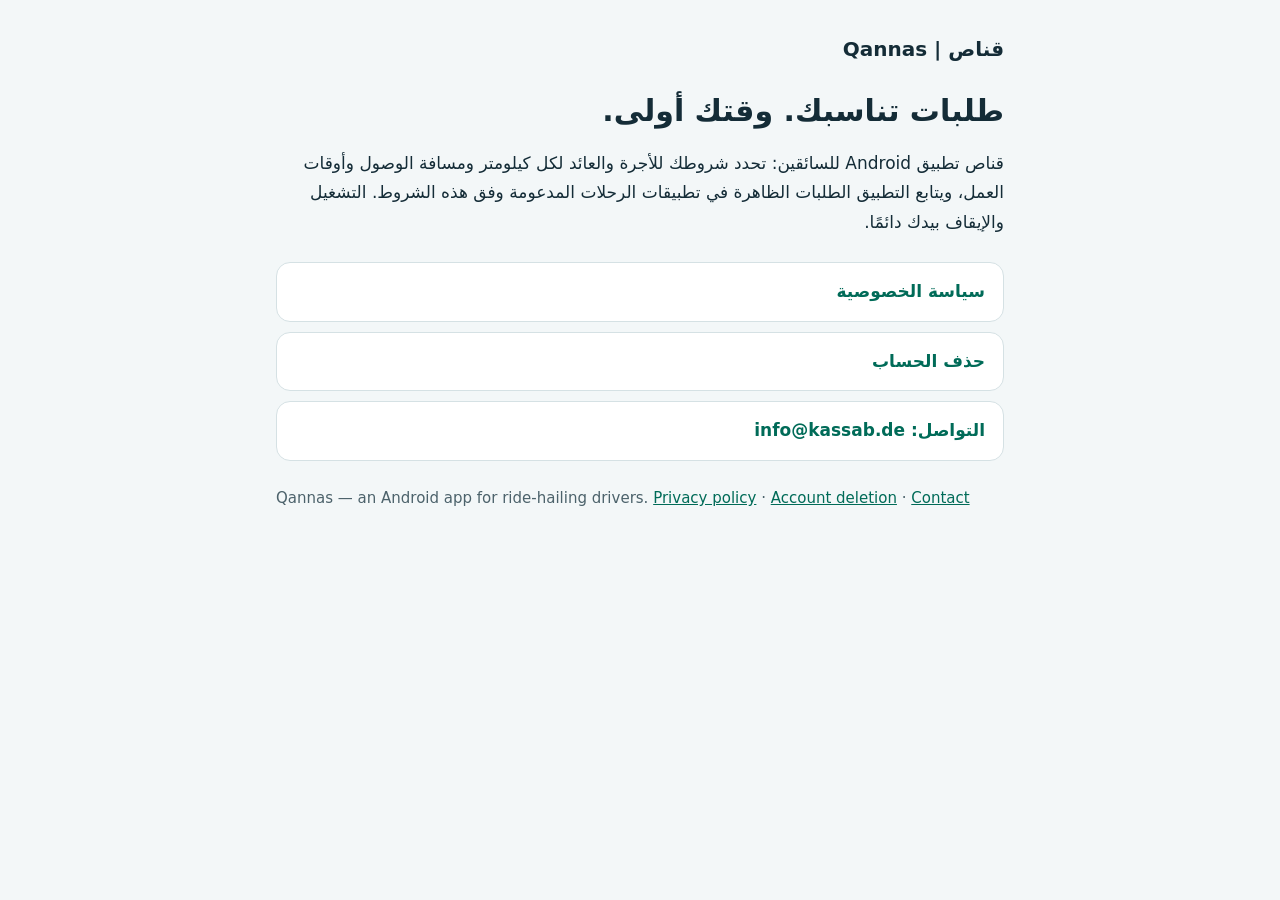
==== index.html @ af484903 "Qannas public legal pages: privacy policy, account deletion, home Co-Authored-By: Claude Opus 5.5 <n" ====
<!doctype html>
<html lang="ar" dir="rtl">
<head>
<meta charset="utf-8">
<meta name="viewport" content="width=device-width, initial-scale=1">
<title>قناص | Qannas</title>
<meta name="description" content="قناص: تطبيق Android للسائقين يطبّق شروطك على طلبات الرحلات.">
<link rel="stylesheet" href="style.css">
</head>
<body>
<main>
<p class="brand">قناص | Qannas</p>
<h1>طلبات تناسبك. وقتك أولى.</h1>
<p>قناص تطبيق Android للسائقين: تحدد شروطك للأجرة والعائد لكل كيلومتر ومسافة الوصول وأوقات العمل، ويتابع التطبيق الطلبات الظاهرة في تطبيقات الرحلات المدعومة وفق هذه الشروط. التشغيل والإيقاف بيدك دائمًا.</p>
<ul class="links">
<li><a href="privacy.html">سياسة الخصوصية</a></li>
<li><a href="delete-account.html">حذف الحساب</a></li>
<li><a href="mailto:info@kassab.de">التواصل: info@kassab.de</a></li>
</ul>
<p lang="en" dir="ltr" class="meta">Qannas — an Android app for ride-hailing drivers. <a href="privacy.html">Privacy policy</a> · <a href="delete-account.html">Account deletion</a> · <a href="mailto:info@kassab.de">Contact</a></p>
</main>
</body>
</html>
---- style.css ----
:root { --bg: #f3f7f8; --fg: #142c37; --muted: #4c626b; --brand: #006b58; --card: #ffffff; --line: #d5e1e4; }
@media (prefers-color-scheme: dark) {
  :root { --bg: #081a22; --fg: #e1edf0; --muted: #b7cbd1; --brand: #82dfc3; --card: #112a35; --line: #35515d; }
}
* { box-sizing: border-box; }
body { margin: 0; background: var(--bg); color: var(--fg); font: 17px/1.75 "Tajawal", "Segoe UI", system-ui, sans-serif; }
main { max-width: 760px; margin: 0 auto; padding: 32px 16px 64px; }
.brand { font-weight: 800; font-size: 20px; margin: 0 0 24px; }
.brand a { color: var(--brand); text-decoration: none; }
h1 { font-size: 30px; line-height: 1.35; margin: 0 0 12px; }
h2 { font-size: 21px; margin: 32px 0 8px; }
.meta { color: var(--muted); font-size: 15px; }
a { color: var(--brand); }
code { background: var(--card); border: 1px solid var(--line); border-radius: 6px; padding: 1px 6px; font-size: 15px; }
hr { border: 0; border-top: 1px solid var(--line); margin: 40px 0; }
ul, ol { padding-inline-start: 22px; }
.links { list-style: none; padding: 0; display: grid; gap: 10px; margin: 24px 0; }
.links a { display: block; background: var(--card); border: 1px solid var(--line); border-radius: 14px; padding: 14px 18px; text-decoration: none; font-weight: 700; }
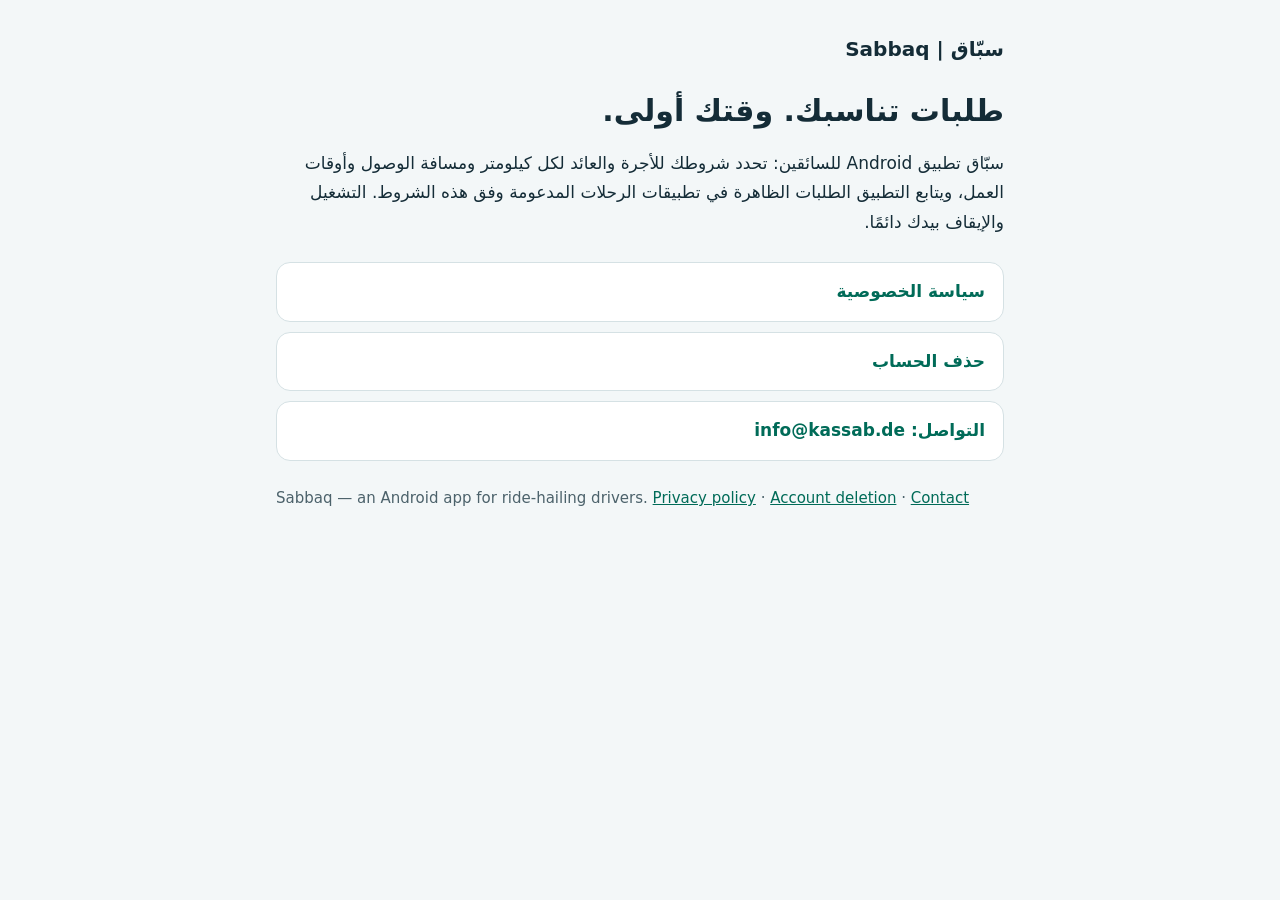
==== commit 8cfa0795: "Rename the app to Sabbaq (سبّاق) on the public pages" ====
--- a/index.html
+++ b/index.html
@@ -3,21 +3,21 @@
 <head>
 <meta charset="utf-8">
 <meta name="viewport" content="width=device-width, initial-scale=1">
-<title>قناص | Qannas</title>
-<meta name="description" content="قناص: تطبيق Android للسائقين يطبّق شروطك على طلبات الرحلات.">
+<title>سبّاق | Sabbaq</title>
+<meta name="description" content="سبّاق: تطبيق Android للسائقين يطبّق شروطك على طلبات الرحلات.">
 <link rel="stylesheet" href="style.css">
 </head>
 <body>
 <main>
-<p class="brand">قناص | Qannas</p>
+<p class="brand">سبّاق | Sabbaq</p>
 <h1>طلبات تناسبك. وقتك أولى.</h1>
-<p>قناص تطبيق Android للسائقين: تحدد شروطك للأجرة والعائد لكل كيلومتر ومسافة الوصول وأوقات العمل، ويتابع التطبيق الطلبات الظاهرة في تطبيقات الرحلات المدعومة وفق هذه الشروط. التشغيل والإيقاف بيدك دائمًا.</p>
+<p>سبّاق تطبيق Android للسائقين: تحدد شروطك للأجرة والعائد لكل كيلومتر ومسافة الوصول وأوقات العمل، ويتابع التطبيق الطلبات الظاهرة في تطبيقات الرحلات المدعومة وفق هذه الشروط. التشغيل والإيقاف بيدك دائمًا.</p>
 <ul class="links">
 <li><a href="privacy.html">سياسة الخصوصية</a></li>
 <li><a href="delete-account.html">حذف الحساب</a></li>
 <li><a href="mailto:info@kassab.de">التواصل: info@kassab.de</a></li>
 </ul>
-<p lang="en" dir="ltr" class="meta">Qannas — an Android app for ride-hailing drivers. <a href="privacy.html">Privacy policy</a> · <a href="delete-account.html">Account deletion</a> · <a href="mailto:info@kassab.de">Contact</a></p>
+<p lang="en" dir="ltr" class="meta">Sabbaq — an Android app for ride-hailing drivers. <a href="privacy.html">Privacy policy</a> · <a href="delete-account.html">Account deletion</a> · <a href="mailto:info@kassab.de">Contact</a></p>
 </main>
 </body>
 </html>
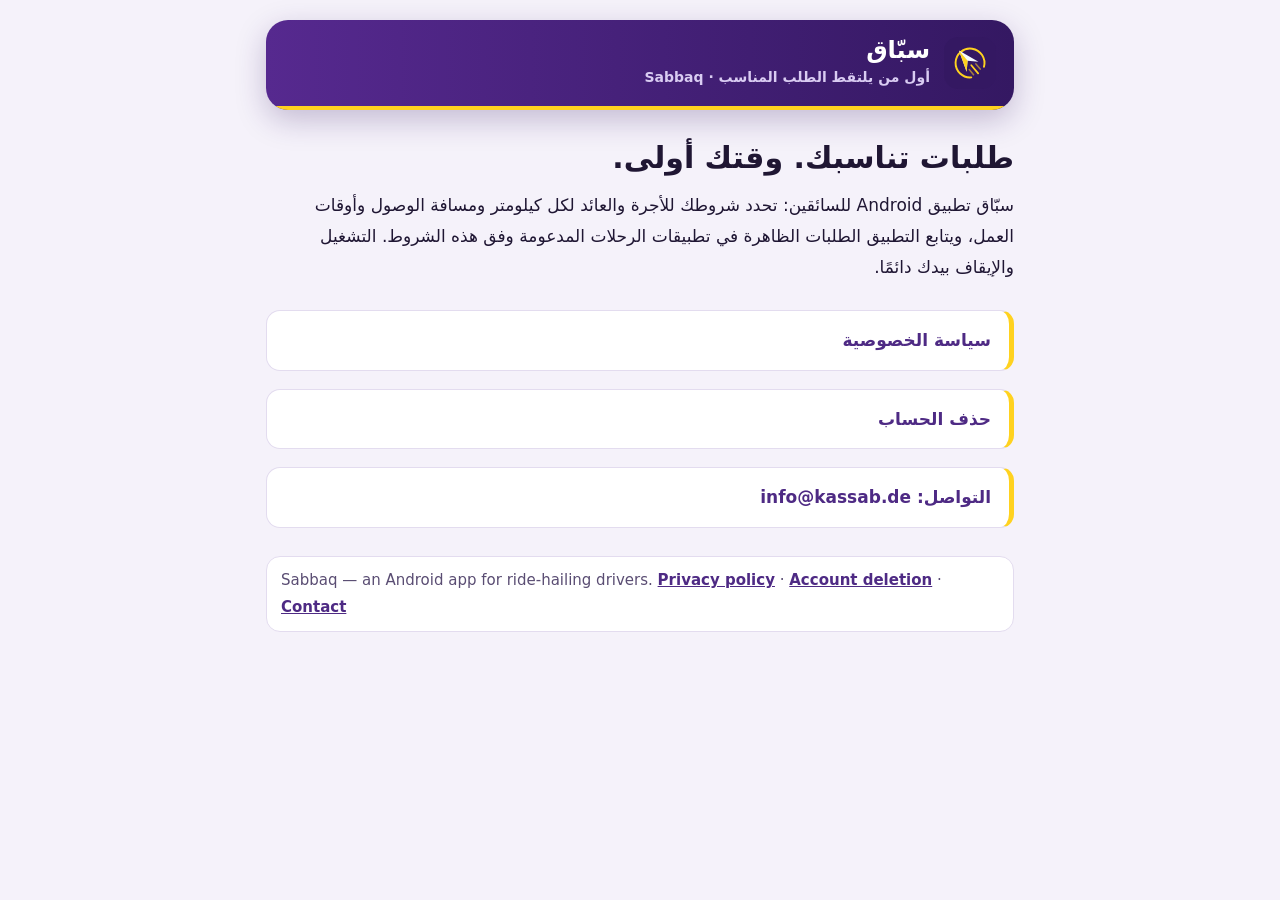
==== commit 5ad3443e: "Privacy policy: Photon place search, «my district», offline city maps, map tiles; Sabbaq identity; c" ====
--- a/index.html
+++ b/index.html
@@ -5,11 +5,13 @@
 <meta name="viewport" content="width=device-width, initial-scale=1">
 <title>سبّاق | Sabbaq</title>
 <meta name="description" content="سبّاق: تطبيق Android للسائقين يطبّق شروطك على طلبات الرحلات.">
+<link rel="icon" href="logo.svg" type="image/svg+xml">
+<meta name="theme-color" content="#341862">
 <link rel="stylesheet" href="style.css">
 </head>
 <body>
 <main>
-<p class="brand">سبّاق | Sabbaq</p>
+<header class="hero"><a class="hero-brand" href="./"><img src="logo.svg" alt="" width="52" height="52"><span><strong>سبّاق</strong><small>أول من يلتقط الطلب المناسب · Sabbaq</small></span></a></header>
 <h1>طلبات تناسبك. وقتك أولى.</h1>
 <p>سبّاق تطبيق Android للسائقين: تحدد شروطك للأجرة والعائد لكل كيلومتر ومسافة الوصول وأوقات العمل، ويتابع التطبيق الطلبات الظاهرة في تطبيقات الرحلات المدعومة وفق هذه الشروط. التشغيل والإيقاف بيدك دائمًا.</p>
 <ul class="links">
--- a/style.css
+++ b/style.css
@@ -1,18 +1,34 @@
-:root { --bg: #f3f7f8; --fg: #142c37; --muted: #4c626b; --brand: #006b58; --card: #ffffff; --line: #d5e1e4; }
+/* Sabbaq identity (app ui/theme/Theme.kt): royal purple, signal yellow, light lavender page. */
+:root {
+  --bg: #f5f2fa; --fg: #1f1633; --muted: #5a4d73; --brand: #4e2a84; --card: #ffffff; --line: #e3dcef;
+  --hero-start: #341862; --hero-end: #56298f; --signature: #ffd21f; --on-signature: #2a1250; --on-hero: #ffffff; --on-hero-muted: #d9ccf2;
+}
 @media (prefers-color-scheme: dark) {
-  :root { --bg: #081a22; --fg: #e1edf0; --muted: #b7cbd1; --brand: #82dfc3; --card: #112a35; --line: #35515d; }
+  :root { --bg: #120b1f; --fg: #ece6f7; --muted: #bfb2d9; --brand: #d3bfff; --card: #1c1430; --line: #34284d;
+    --hero-start: #22103f; --hero-end: #3e1f70; }
 }
 * { box-sizing: border-box; }
-body { margin: 0; background: var(--bg); color: var(--fg); font: 17px/1.75 "Tajawal", "Segoe UI", system-ui, sans-serif; }
-main { max-width: 760px; margin: 0 auto; padding: 32px 16px 64px; }
-.brand { font-weight: 800; font-size: 20px; margin: 0 0 24px; }
-.brand a { color: var(--brand); text-decoration: none; }
+body { margin: 0; background: var(--bg); color: var(--fg);
+  font: 17px/1.8 "Tajawal", "IBM Plex Sans Arabic", "Noto Sans Arabic", "Segoe UI", system-ui, sans-serif; }
+main { max-width: 780px; margin: 0 auto; padding: 20px 16px 64px; }
+.hero { border-radius: 22px; overflow: hidden; margin: 0 0 28px; box-shadow: 0 10px 30px rgba(52, 24, 98, .25);
+  background: linear-gradient(90deg, var(--hero-end), var(--hero-start)); }
+.hero-brand { display: flex; align-items: center; gap: 14px; padding: 16px 18px; color: var(--on-hero); text-decoration: none; }
+.hero-brand img { width: 52px; height: 52px; border-radius: 14px; flex: none; }
+.hero-brand strong { display: block; color: var(--on-hero); font-size: 24px; line-height: 1.2; }
+.hero-brand small { display: block; color: var(--on-hero-muted); font-size: 14px; }
+.hero::after { content: ""; display: block; height: 4px; background: var(--signature); }
 h1 { font-size: 30px; line-height: 1.35; margin: 0 0 12px; }
-h2 { font-size: 21px; margin: 32px 0 8px; }
-.meta { color: var(--muted); font-size: 15px; }
-a { color: var(--brand); }
+h2 { font-size: 21px; margin: 34px 0 10px; padding-inline-start: 12px; border-inline-start: 5px solid var(--signature); line-height: 1.4; }
+.meta { color: var(--muted); font-size: 15px; background: var(--card); border: 1px solid var(--line); border-radius: 14px; padding: 10px 14px; }
+p, ul, ol { margin: 10px 0; }
+a { color: var(--brand); font-weight: 600; }
+strong { color: var(--fg); }
 code { background: var(--card); border: 1px solid var(--line); border-radius: 6px; padding: 1px 6px; font-size: 15px; }
-hr { border: 0; border-top: 1px solid var(--line); margin: 40px 0; }
+hr { border: 0; height: 4px; border-radius: 4px; background: linear-gradient(90deg, var(--signature), transparent); margin: 44px 0; }
 ul, ol { padding-inline-start: 22px; }
+li { margin: 4px 0; }
 .links { list-style: none; padding: 0; display: grid; gap: 10px; margin: 24px 0; }
-.links a { display: block; background: var(--card); border: 1px solid var(--line); border-radius: 14px; padding: 14px 18px; text-decoration: none; font-weight: 700; }
+.links a { display: block; background: var(--card); border: 1px solid var(--line); border-inline-start: 5px solid var(--signature);
+  border-radius: 14px; padding: 14px 18px; text-decoration: none; font-weight: 700; }
+.links a:hover { border-color: var(--brand); }
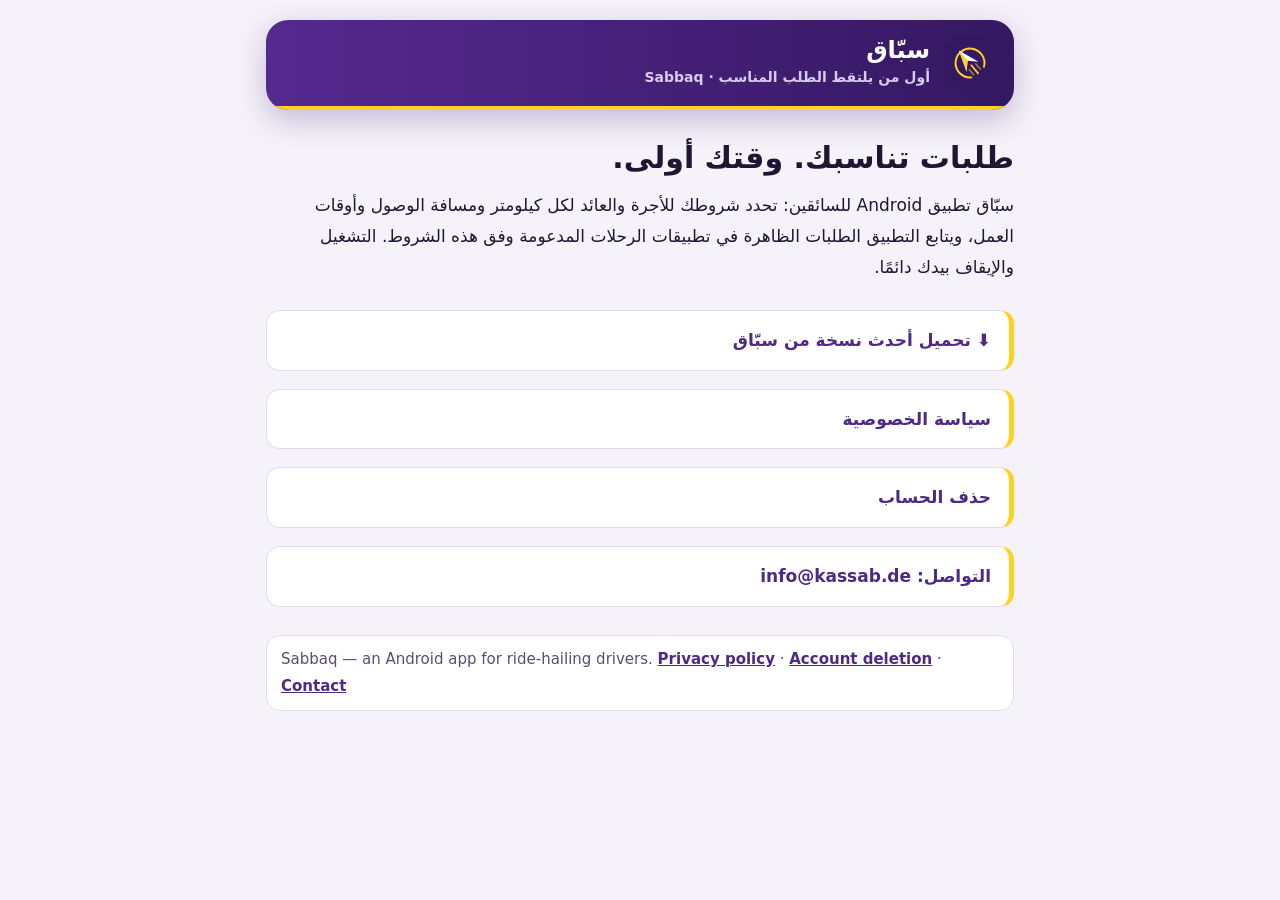
==== commit 57a362aa: "Permanent download page: download/ always points to the newest Sabbaq APK Co-Authored-By: Claude Opu" ====
--- a/index.html
+++ b/index.html
@@ -15,6 +15,7 @@
 <h1>طلبات تناسبك. وقتك أولى.</h1>
 <p>سبّاق تطبيق Android للسائقين: تحدد شروطك للأجرة والعائد لكل كيلومتر ومسافة الوصول وأوقات العمل، ويتابع التطبيق الطلبات الظاهرة في تطبيقات الرحلات المدعومة وفق هذه الشروط. التشغيل والإيقاف بيدك دائمًا.</p>
 <ul class="links">
+<li><a href="download/">⬇️ تحميل أحدث نسخة من سبّاق</a></li>
 <li><a href="privacy.html">سياسة الخصوصية</a></li>
 <li><a href="delete-account.html">حذف الحساب</a></li>
 <li><a href="mailto:info@kassab.de">التواصل: info@kassab.de</a></li>
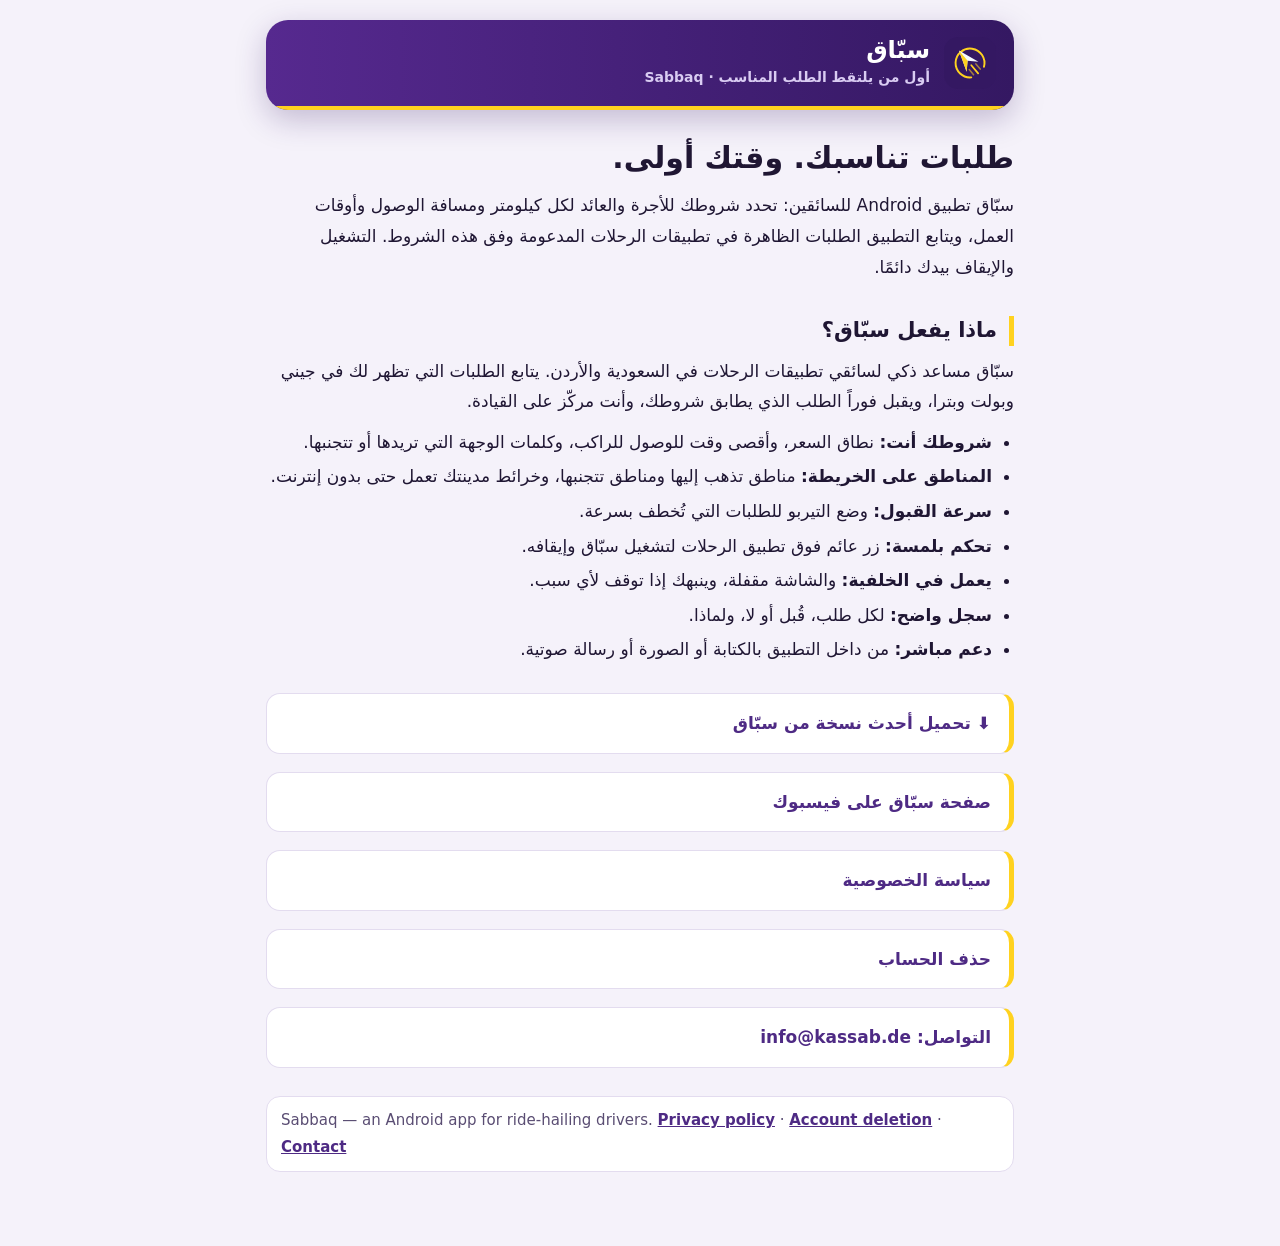
==== commit 3408ab55: "SEO: titles, descriptions, social cards, app structured data, sitemap and robots" ====
--- a/index.html
+++ b/index.html
@@ -3,8 +3,21 @@
 <head>
 <meta charset="utf-8">
 <meta name="viewport" content="width=device-width, initial-scale=1">
-<title>سبّاق | Sabbaq</title>
-<meta name="description" content="سبّاق: تطبيق Android للسائقين يطبّق شروطك على طلبات الرحلات.">
+<title>سبّاق – قبول طلبات الرحلات تلقائياً للسائقين (جيني، بولت، بترا)</title>
+<meta name="description" content="سبّاق تطبيق أندرويد للسائقين: يتابع طلبات جيني وبولت وبترا ويقبل فوراً الطلب الذي يناسب شروطك من السعر ووقت الوصول والوجهة والمناطق. حمّله الآن.">
+<link rel="canonical" href="https://yahooyahoo99.github.io/">
+<meta property="og:type" content="website">
+<meta property="og:site_name" content="سبّاق">
+<meta property="og:locale" content="ar_SA">
+<meta property="og:title" content="سبّاق – قبول طلبات الرحلات تلقائياً للسائقين (جيني، بولت، بترا)">
+<meta property="og:description" content="سبّاق تطبيق أندرويد للسائقين: يتابع طلبات جيني وبولت وبترا ويقبل فوراً الطلب الذي يناسب شروطك من السعر ووقت الوصول والوجهة والمناطق. حمّله الآن.">
+<meta property="og:url" content="https://yahooyahoo99.github.io/">
+<meta property="og:image" content="https://yahooyahoo99.github.io/og.png">
+<meta name="twitter:card" content="summary_large_image">
+<meta name="twitter:title" content="سبّاق – قبول طلبات الرحلات تلقائياً للسائقين (جيني، بولت، بترا)">
+<meta name="twitter:description" content="سبّاق تطبيق أندرويد للسائقين: يتابع طلبات جيني وبولت وبترا ويقبل فوراً الطلب الذي يناسب شروطك من السعر ووقت الوصول والوجهة والمناطق. حمّله الآن.">
+<meta name="twitter:image" content="https://yahooyahoo99.github.io/og.png">
+<script type="application/ld+json">{"@context": "https://schema.org", "@type": "SoftwareApplication", "name": "سبّاق (Sabbaq)", "alternateName": ["Sabbaq", "سباق"], "operatingSystem": "Android 8+", "applicationCategory": "BusinessApplication", "description": "تطبيق للسائقين يقبل طلبات الرحلات المناسبة تلقائياً في جيني وبولت وبترا حسب شروطك: السعر ووقت الوصول والوجهة والمناطق.", "url": "https://yahooyahoo99.github.io/", "downloadUrl": "https://yahooyahoo99.github.io/download/", "inLanguage": ["ar", "en"], "image": "https://yahooyahoo99.github.io/logo.svg", "sameAs": ["https://www.facebook.com/profile.php?id=61596189271981"], "publisher": {"@type": "Organization", "name": "سبّاق", "url": "https://yahooyahoo99.github.io/", "logo": "https://yahooyahoo99.github.io/logo.svg", "sameAs": ["https://www.facebook.com/profile.php?id=61596189271981"]}}</script>
 <link rel="icon" href="logo.svg" type="image/svg+xml">
 <meta name="theme-color" content="#341862">
 <link rel="stylesheet" href="style.css">
@@ -14,8 +27,20 @@
 <header class="hero"><a class="hero-brand" href="./"><img src="logo.svg" alt="" width="52" height="52"><span><strong>سبّاق</strong><small>أول من يلتقط الطلب المناسب · Sabbaq</small></span></a></header>
 <h1>طلبات تناسبك. وقتك أولى.</h1>
 <p>سبّاق تطبيق Android للسائقين: تحدد شروطك للأجرة والعائد لكل كيلومتر ومسافة الوصول وأوقات العمل، ويتابع التطبيق الطلبات الظاهرة في تطبيقات الرحلات المدعومة وفق هذه الشروط. التشغيل والإيقاف بيدك دائمًا.</p>
+<h2>ماذا يفعل سبّاق؟</h2>
+<p>سبّاق مساعد ذكي لسائقي تطبيقات الرحلات في السعودية والأردن. يتابع الطلبات التي تظهر لك في جيني وبولت وبترا، ويقبل فوراً الطلب الذي يطابق شروطك، وأنت مركّز على القيادة.</p>
+<ul>
+<li><strong>شروطك أنت:</strong> نطاق السعر، وأقصى وقت للوصول للراكب، وكلمات الوجهة التي تريدها أو تتجنبها.</li>
+<li><strong>المناطق على الخريطة:</strong> مناطق تذهب إليها ومناطق تتجنبها، وخرائط مدينتك تعمل حتى بدون إنترنت.</li>
+<li><strong>سرعة القبول:</strong> وضع التيربو للطلبات التي تُخطف بسرعة.</li>
+<li><strong>تحكم بلمسة:</strong> زر عائم فوق تطبيق الرحلات لتشغيل سبّاق وإيقافه.</li>
+<li><strong>يعمل في الخلفية:</strong> والشاشة مقفلة، وينبهك إذا توقف لأي سبب.</li>
+<li><strong>سجل واضح:</strong> لكل طلب، قُبل أو لا، ولماذا.</li>
+<li><strong>دعم مباشر:</strong> من داخل التطبيق بالكتابة أو الصورة أو رسالة صوتية.</li>
+</ul>
 <ul class="links">
 <li><a href="download/">⬇️ تحميل أحدث نسخة من سبّاق</a></li>
+<li><a href="https://www.facebook.com/profile.php?id=61596189271981" rel="me">صفحة سبّاق على فيسبوك</a></li>
 <li><a href="privacy.html">سياسة الخصوصية</a></li>
 <li><a href="delete-account.html">حذف الحساب</a></li>
 <li><a href="mailto:info@kassab.de">التواصل: info@kassab.de</a></li>
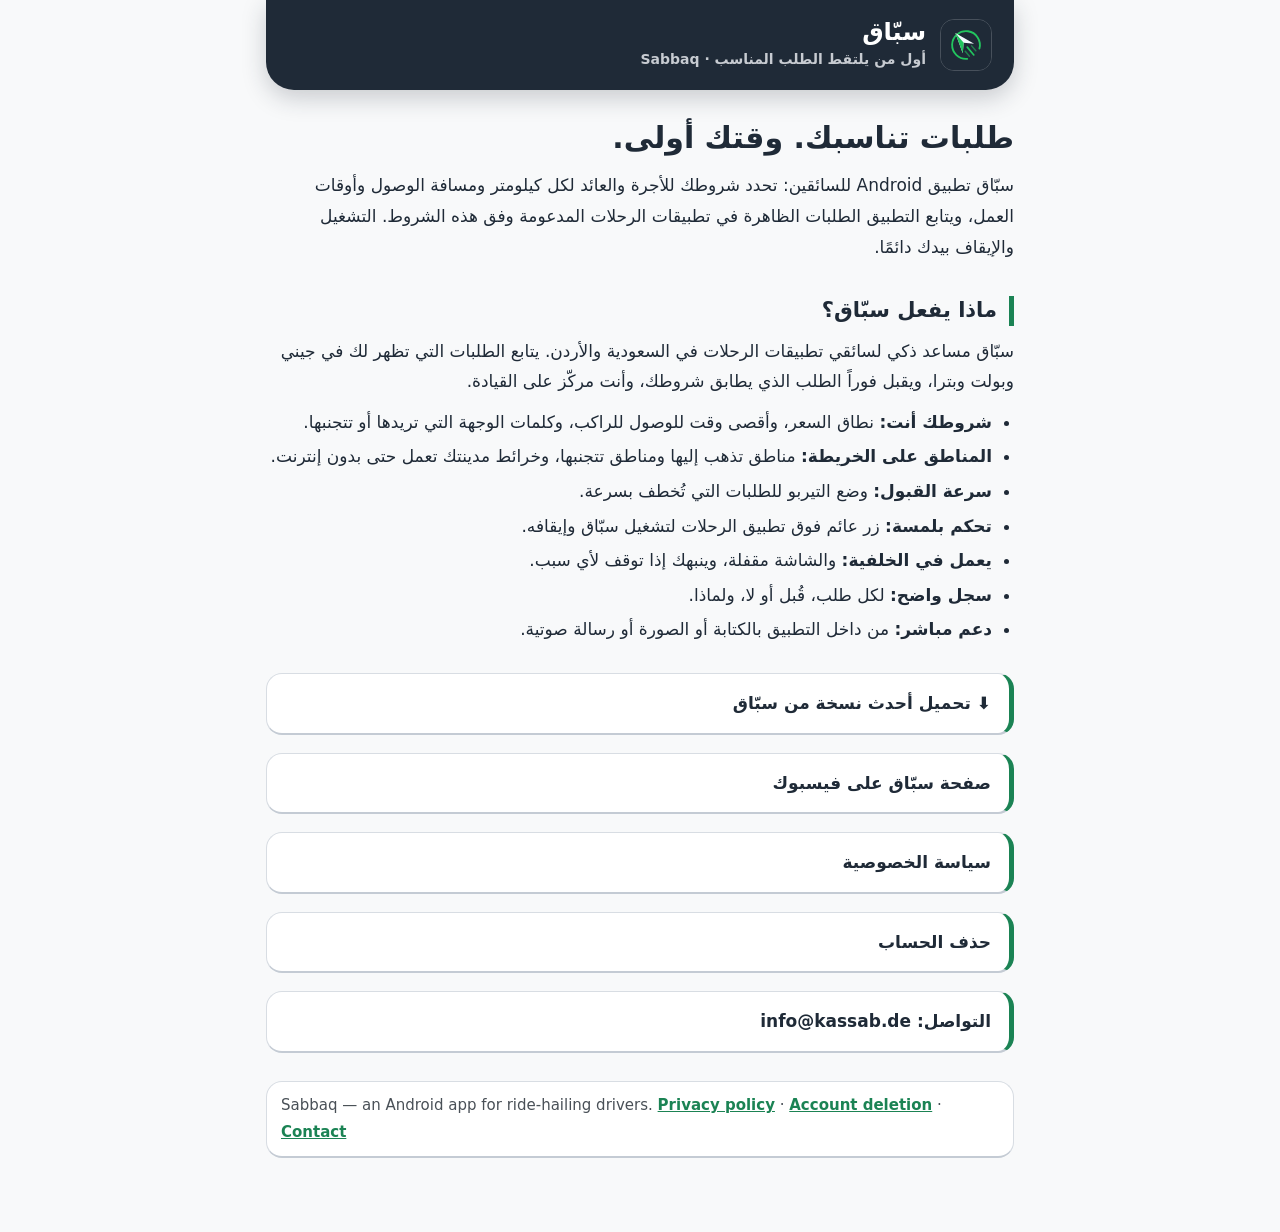
==== commit 18eb7f2d: "Sabbaq's new identity on every page (navy, grey, green; the app's mark and share image); download 2." ====
--- a/index.html
+++ b/index.html
@@ -19,7 +19,7 @@
 <meta name="twitter:image" content="https://yahooyahoo99.github.io/og.png">
 <script type="application/ld+json">{"@context": "https://schema.org", "@type": "SoftwareApplication", "name": "سبّاق (Sabbaq)", "alternateName": ["Sabbaq", "سباق"], "operatingSystem": "Android 8+", "applicationCategory": "BusinessApplication", "description": "تطبيق للسائقين يقبل طلبات الرحلات المناسبة تلقائياً في جيني وبولت وبترا حسب شروطك: السعر ووقت الوصول والوجهة والمناطق.", "url": "https://yahooyahoo99.github.io/", "downloadUrl": "https://yahooyahoo99.github.io/download/", "inLanguage": ["ar", "en"], "image": "https://yahooyahoo99.github.io/logo.svg", "sameAs": ["https://www.facebook.com/profile.php?id=61596189271981"], "publisher": {"@type": "Organization", "name": "سبّاق", "url": "https://yahooyahoo99.github.io/", "logo": "https://yahooyahoo99.github.io/logo.svg", "sameAs": ["https://www.facebook.com/profile.php?id=61596189271981"]}}</script>
 <link rel="icon" href="logo.svg" type="image/svg+xml">
-<meta name="theme-color" content="#341862">
+<meta name="theme-color" content="#1F2A37">
 <link rel="stylesheet" href="style.css">
 </head>
 <body>
--- a/style.css
+++ b/style.css
@@ -1,34 +1,39 @@
-/* Sabbaq identity (app ui/theme/Theme.kt): royal purple, signal yellow, light lavender page. */
+/* Sabbaq identity (app ui/theme/Theme.kt, 2026-11-10): navy bars and headers, soft grey page, green for success and highlight. */
 :root {
-  --bg: #f5f2fa; --fg: #1f1633; --muted: #5a4d73; --brand: #4e2a84; --card: #ffffff; --line: #e3dcef;
-  --hero-start: #341862; --hero-end: #56298f; --signature: #ffd21f; --on-signature: #2a1250; --on-hero: #ffffff; --on-hero-muted: #d9ccf2;
+  --bg: #f8f9fa; --fg: #1f2a37; --muted: #495057; --brand: #1b8354; --card: #ffffff; --line: #d8dde3; --line-bottom: #c4cbd4;
+  --primary: #1f2a37; --on-primary: #ffffff; --soft: #f4f4f4;
+  --hero-start: #1f2a37; --hero-end: #283548; --signature: #1b8354; --on-signature: #ffffff; --on-hero: #ffffff; --on-hero-muted: #c7cbd1;
+  --live: #22c55e;
 }
 @media (prefers-color-scheme: dark) {
-  :root { --bg: #120b1f; --fg: #ece6f7; --muted: #bfb2d9; --brand: #d3bfff; --card: #1c1430; --line: #34284d;
-    --hero-start: #22103f; --hero-end: #3e1f70; }
+  :root { --bg: #0b1220; --fg: #e5e7eb; --muted: #c3cad4; --brand: #4ade80; --card: #151e2d; --line: #334155; --line-bottom: #3d4b63;
+    --primary: #c9d3e0; --on-primary: #1f2a37; --soft: #222d40;
+    --hero-start: #1f2a37; --hero-end: #283548; --signature: #4ade80; --on-signature: #052e16; --on-hero: #f4f4f4; --live: #4ade80; }
 }
 * { box-sizing: border-box; }
 body { margin: 0; background: var(--bg); color: var(--fg);
   font: 17px/1.8 "Tajawal", "IBM Plex Sans Arabic", "Noto Sans Arabic", "Segoe UI", system-ui, sans-serif; }
-main { max-width: 780px; margin: 0 auto; padding: 20px 16px 64px; }
-.hero { border-radius: 22px; overflow: hidden; margin: 0 0 28px; box-shadow: 0 10px 30px rgba(52, 24, 98, .25);
-  background: linear-gradient(90deg, var(--hero-end), var(--hero-start)); }
-.hero-brand { display: flex; align-items: center; gap: 14px; padding: 16px 18px; color: var(--on-hero); text-decoration: none; }
-.hero-brand img { width: 52px; height: 52px; border-radius: 14px; flex: none; }
+main { max-width: 780px; margin: 0 auto; padding: 0 16px 64px; }
+/* The app's top bar: navy, rounded at the bottom corners only, Sabbaq's own mark. */
+.hero { border-radius: 0 0 28px 28px; overflow: hidden; margin: 0 -16px 28px; background: var(--hero-start);
+  box-shadow: 0 8px 24px rgba(31, 42, 55, .22); }
+.hero-brand { display: flex; align-items: center; gap: 14px; padding: 18px 22px; color: var(--on-hero); text-decoration: none; }
+.hero-brand img { width: 52px; height: 52px; border-radius: 14px; flex: none; border: 1px solid rgba(255, 255, 255, .18); }
 .hero-brand strong { display: block; color: var(--on-hero); font-size: 24px; line-height: 1.2; }
 .hero-brand small { display: block; color: var(--on-hero-muted); font-size: 14px; }
-.hero::after { content: ""; display: block; height: 4px; background: var(--signature); }
-h1 { font-size: 30px; line-height: 1.35; margin: 0 0 12px; }
+@media (min-width: 812px) { .hero { margin-inline: 0; } }
+h1 { font-size: 30px; line-height: 1.35; margin: 0 0 12px; color: var(--fg); }
 h2 { font-size: 21px; margin: 34px 0 10px; padding-inline-start: 12px; border-inline-start: 5px solid var(--signature); line-height: 1.4; }
-.meta { color: var(--muted); font-size: 15px; background: var(--card); border: 1px solid var(--line); border-radius: 14px; padding: 10px 14px; }
+.meta { color: var(--muted); font-size: 15px; background: var(--card); border: 1px solid var(--line); border-bottom: 2px solid var(--line-bottom);
+  border-radius: 16px; padding: 10px 14px; }
 p, ul, ol { margin: 10px 0; }
 a { color: var(--brand); font-weight: 600; }
 strong { color: var(--fg); }
-code { background: var(--card); border: 1px solid var(--line); border-radius: 6px; padding: 1px 6px; font-size: 15px; }
-hr { border: 0; height: 4px; border-radius: 4px; background: linear-gradient(90deg, var(--signature), transparent); margin: 44px 0; }
+code { background: var(--soft); border: 1px solid var(--line); border-radius: 6px; padding: 1px 6px; font-size: 15px; }
+hr { border: 0; height: 1px; background: var(--line); margin: 44px 0; }
 ul, ol { padding-inline-start: 22px; }
 li { margin: 4px 0; }
 .links { list-style: none; padding: 0; display: grid; gap: 10px; margin: 24px 0; }
-.links a { display: block; background: var(--card); border: 1px solid var(--line); border-inline-start: 5px solid var(--signature);
-  border-radius: 14px; padding: 14px 18px; text-decoration: none; font-weight: 700; }
-.links a:hover { border-color: var(--brand); }
+.links a { display: block; background: var(--card); color: var(--fg); border: 1px solid var(--line); border-bottom: 2px solid var(--line-bottom);
+  border-inline-start: 5px solid var(--signature); border-radius: 16px; padding: 14px 18px; text-decoration: none; font-weight: 700; }
+.links a:hover { border-color: var(--primary); border-inline-start-color: var(--signature); }
